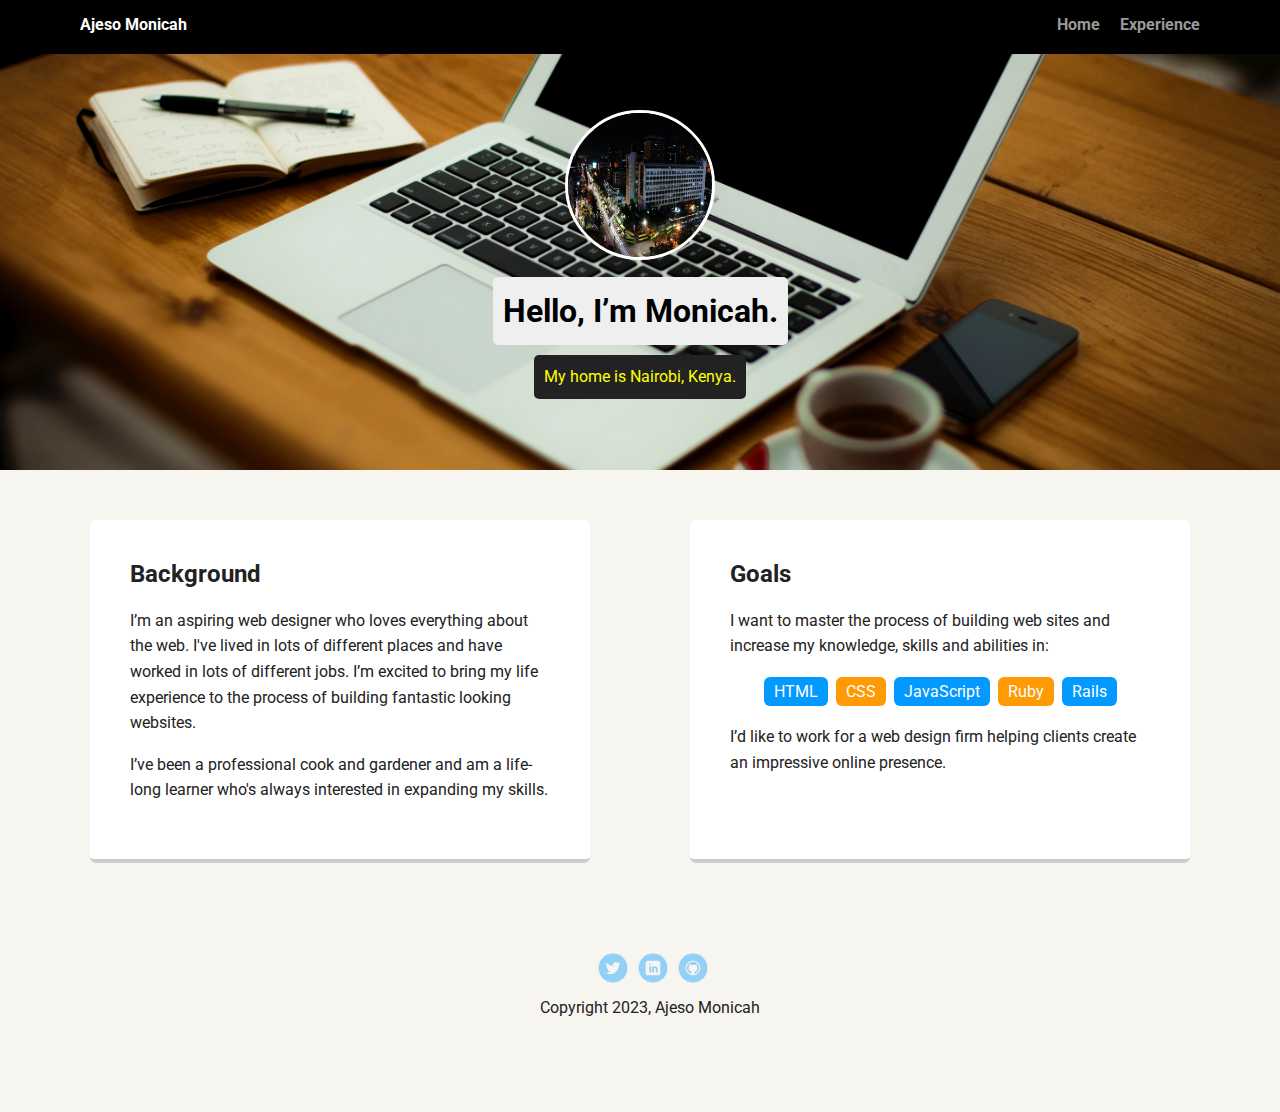
==== index.html @ e9cdf38f "First commit" ====
<!doctype html>
<html lang="en">

<head>
  <meta charset="utf-8">
  <title>Ajeso Monicah's Profile</title>
  <meta name="viewport" content="width=device-width, initial-scale=1.0">
  <link rel="stylesheet" href="styles.css">
  <link href="https://fonts.googleapis.com/css?family=Muli%7CRoboto:400,300,500,700,900" rel="stylesheet">
</head>

<body>

  <div class="main-nav">
    <ul class="nav">
      <li class="name">Ajeso Monicah</li>
      <li><a href="#">Home</a></li>
      <li><a href="#">Experience</a></li>
    </ul>
  </div>

  <header>
    <img src="images/nairobi.jpg" alt="nairobi town" class="profile-image">
    <h1 class="tag name">Hello, I’m Monicah.</h1>
    <p class="tag location">My home is Nairobi, Kenya.</p>
  </header>

  <main class="flex">
    <div class="card">
      <h2>Background</h2>
      <p>I’m an aspiring web designer who loves everything about the web. I've lived in lots of different places and
        have worked in lots of different jobs. I’m excited to bring my life experience to the process of building
        fantastic looking websites.</p>
      <p>I’ve been a professional cook and gardener and am a life-long learner who's always interested in expanding my
        skills.</p>
    </div>

    <div class="card">
      <h2>Goals</h2>
      <p>I want to master the process of building web sites and increase my knowledge, skills and abilities in:</p>
      <ul class="skills">
        <li>HTML</li>
        <li>CSS</li>
        <li>JavaScript</li>
        <li>Ruby</li>
        <li>Rails</li>
      </ul>
      <p>I’d like to work for a web design firm helping clients create an impressive online presence.</p>
    </div>

  </main>
  <footer>
    <ul>
      <li><a href="https://twitter.com/MonicahAjeso" class="social twitter">Twitter</a></li>
      <li><a href="https://www.linkedin.com/in/monicah-ajeso-b1a083198/" class="social linkedin">LinkedIn</a></li>
      <li><a href="https://github.com/Ajeso" class="social github">Github</a></li>
    </ul>
    <p class="copyright">Copyright 2023, Ajeso Monicah</p>
  </footer>
</body>

</html>
---- styles.css ----
/* Global Layout Set-up */
* {
  box-sizing: border-box;
}

body {
  margin: 0;
  padding: 0;
  text-align: center;
  font-family: "Roboto", sans-serif;
  color: #222;
  background: #f7f5f0;
}
/* Link Styles */

a {
  text-decoration: none;
  color: #999;
}
a:hover {
  color: #6633ff;
}

/* Section Styles */

.main-nav {
  width: 100%;
  background: black;
  min-height: 30px;
  padding: 10px;
  position: fixed;
  text-align: center;
}
.nav {
  display: flex;
  justify-content: space-around;
  font-weight: 700;
  list-style-type: none;
  margin: 0 auto;
  padding: 0;
}

.nav .name {
  display: block;
  margin-right: auto;
  color: white;
}
.nav li {
  padding: 5px 10px 10px 10px;
}
.nav a {
  transition: all 0.5s;
}
.nav a:hover {
  color: white;
}

header {
  text-align: center;
  background: url("images/work_station.jpg") no-repeat center;
  background-size: cover;
  overflow: hidden;
  padding-top: 60px;
}
header {
  line-height: 1.5;
}
header .profile-image {
  margin-top: 50px;
  width: 150px;
  height: 150px;
  border-radius: 50%;
  border: 3px solid white;
  transition: all 0.5s;
}
header .profile-image:hover {
  transform: scale(1.2) rotate(5deg);
}
.tag {
  background-color: #efefef;
  color: black;
  padding: 10px;
  border-radius: 5px;
  display: table;
  margin: 10px auto;
}
.location {
  background-color: #222;
  color: yellow;
}
.card {
  margin: 30px;
  padding: 20px 40px 40px;
  max-width: 500px;
  text-align: left;
  background: #fff;
  border-bottom: 4px solid #ccc;
  border-radius: 6px;
  transition: all 0.5s;
}
.card:hover {
  border-color: #ff99ff;
}

ul.skills {
  padding: 0;
  text-align: center;
}

.skills li {
  border-radius: 6px;
  display: inline-block;
  background: #ff9904;
  color: white;
  padding: 5px 10px;
  margin: 2px;
}

.skills li:nth-child(odd) {
  background: #0399ff;
}

footer {
  width: 100%;
  min-height: 30px;
  padding: 20px 0 40px 20px;
}

footer .copyright {
  top: -8px;
  font-size: 0.75em;
}

footer ul {
  list-style-type: none;
  margin: 0;
  padding: 0;
}

footer ul li {
  display: inline-block;
}

a.social {
  display: inline-block;
  text-indent: -9999px;
  margin-left: 5px;
  width: 30px;
  height: 30px;
  background-size: 30px 30px;
  opacity: 0.4;
  transition: all 0.5s;
}
a.twitter {
  background-image: url(images/twitter.svg);
}
a.linkedin {
  background-image: url(images/linkedin.svg);
}
a.github {
  background-image: url(images/github.svg);
}
a.social:hover {
  opacity: 1;
}
.clearfix {
  clear: both;
}

/* Styles for larger screens */
@media screen and (min-width: 720px) {
  .flex {
    display: -ms-flexbox; /* TWEENER - IE 10 */
    display: flex;
    max-width: 1200px;
    -ms-flex-pack: distribute;
    justify-content: space-around;
    margin: 0 auto;
  }

  header {
    min-height: 470px;
  }

  .nav {
    max-width: 1200px;
    padding: 0 30px;
  }

  main {
    padding-top: 20px;
  }

  main p {
    line-height: 1.6em;
  }

  footer {
    font-size: 1.3em;
    max-width: 1200px;
    margin: 40px auto;
  }
}
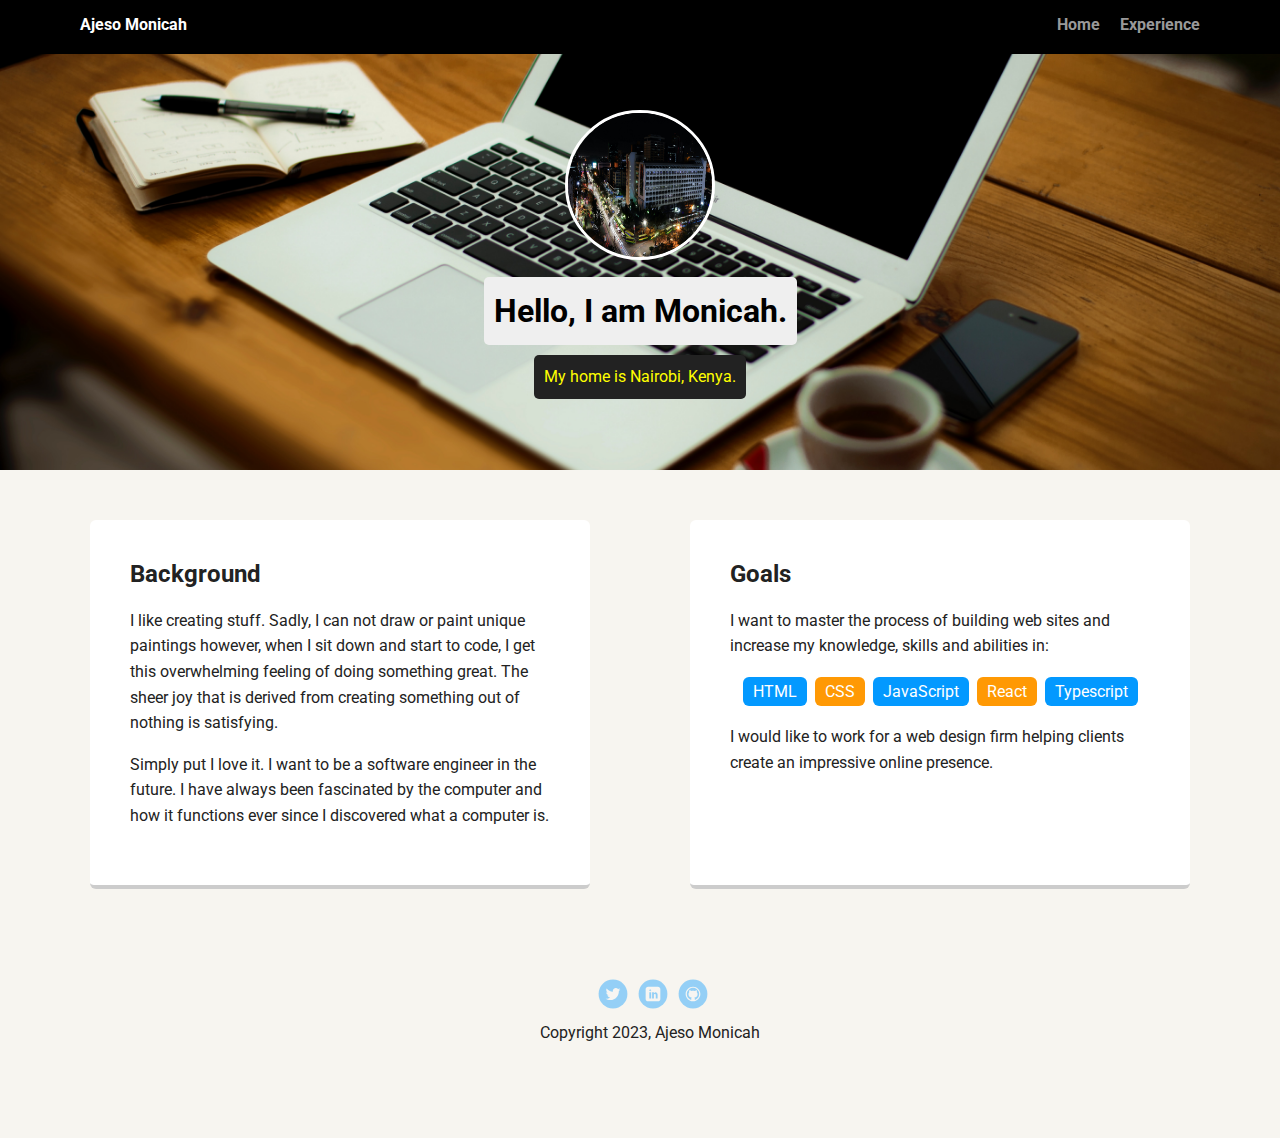
==== commit 0cb2bdbe: "Added the Experience page and styles" ====
--- a/index.html
+++ b/index.html
@@ -14,25 +14,26 @@
   <div class="main-nav">
     <ul class="nav">
       <li class="name">Ajeso Monicah</li>
-      <li><a href="#">Home</a></li>
+      <li><a href="index.html">Home</a></li>
       <li><a href="#">Experience</a></li>
     </ul>
   </div>
 
   <header>
     <img src="images/nairobi.jpg" alt="nairobi town" class="profile-image">
-    <h1 class="tag name">Hello, I’m Monicah.</h1>
+    <h1 class="tag name">Hello, I am Monicah.</h1>
     <p class="tag location">My home is Nairobi, Kenya.</p>
   </header>
 
   <main class="flex">
     <div class="card">
       <h2>Background</h2>
-      <p>I’m an aspiring web designer who loves everything about the web. I've lived in lots of different places and
-        have worked in lots of different jobs. I’m excited to bring my life experience to the process of building
-        fantastic looking websites.</p>
-      <p>I’ve been a professional cook and gardener and am a life-long learner who's always interested in expanding my
-        skills.</p>
+      <p>I like creating stuff. Sadly, I can not
+        draw or paint unique paintings however, when I sit down and start to code, I get this overwhelming feeling of
+        doing something great. The sheer joy that is derived from creating something out of nothing is satisfying.
+      </p>
+      <p>Simply put I love it. I want to be a software engineer in the future. I have always been fascinated by the
+        computer and how it functions ever since I discovered what a computer is.</p>
     </div>
 
     <div class="card">
@@ -42,10 +43,10 @@
         <li>HTML</li>
         <li>CSS</li>
         <li>JavaScript</li>
-        <li>Ruby</li>
-        <li>Rails</li>
+        <li>React</li>
+        <li>Typescript</li>
       </ul>
-      <p>I’d like to work for a web design firm helping clients create an impressive online presence.</p>
+      <p>I would like to work for a web design firm helping clients create an impressive online presence.</p>
     </div>
 
   </main>
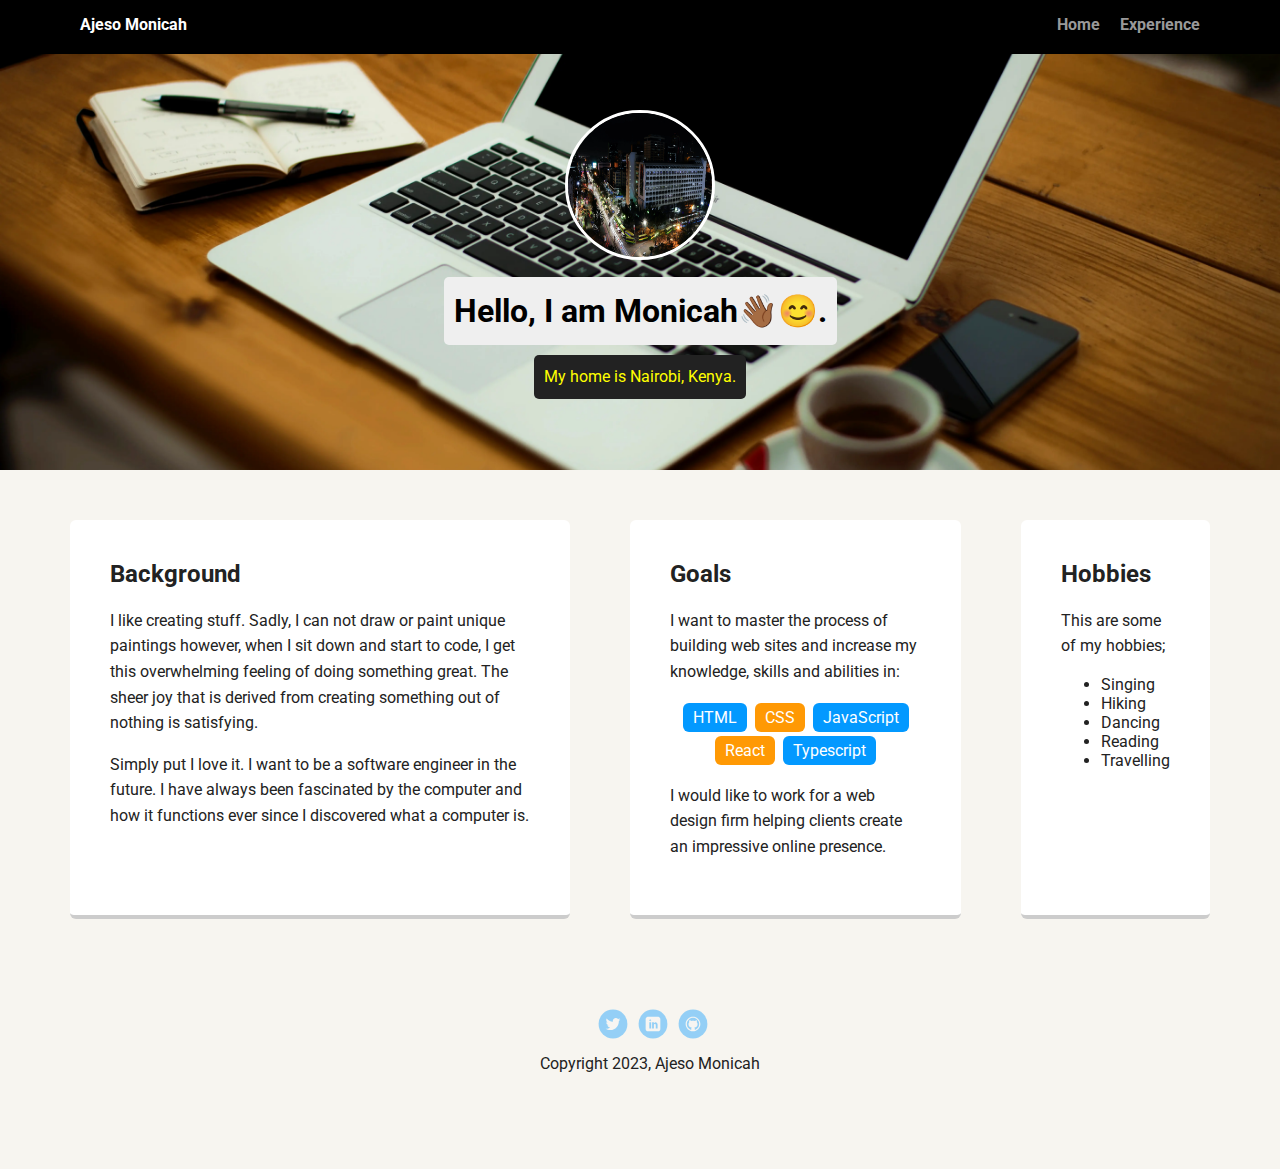
==== commit c5f58d9d: "Changed the heading of the fugure element and modified the styles" ====
--- a/index.html
+++ b/index.html
@@ -15,13 +15,13 @@
     <ul class="nav">
       <li class="name">Ajeso Monicah</li>
       <li><a href="index.html">Home</a></li>
-      <li><a href="#">Experience</a></li>
+      <li><a href="resume.html">Experience</a></li>
     </ul>
   </div>
 
   <header>
-    <img src="images/nairobi.jpg" alt="nairobi town" class="profile-image">
-    <h1 class="tag name">Hello, I am Monicah.</h1>
+    <img src="images/nairobi.webp" alt="nairobi town" class="profile-image">
+    <h1 class="tag name">Hello, I am Monicah👋🏾😊.</h1>
     <p class="tag location">My home is Nairobi, Kenya.</p>
   </header>
 
@@ -49,6 +49,18 @@
       <p>I would like to work for a web design firm helping clients create an impressive online presence.</p>
     </div>
 
+    <div class="hobbies card">
+      <h2>Hobbies</h2>
+      <p>This are some of my hobbies;</p>
+      <ul>
+        <li>Singing</li>
+        <li>Hiking</li>
+        <li>Dancing</li>
+        <li>Reading</li>
+        <li>Travelling </li>
+      </ul>
+    </div>
+
   </main>
   <footer>
     <ul>
--- a/styles.css
+++ b/styles.css
@@ -57,7 +57,7 @@
 
 header {
   text-align: center;
-  background: url("images/work_station.jpg") no-repeat center;
+  background: url("images/work_station.webp") no-repeat center;
   background-size: cover;
   overflow: hidden;
   padding-top: 60px;
@@ -167,6 +167,34 @@
   clear: both;
 }
 
+/* resume css styles */
+
+.projects figure img {
+  max-width: 100%;
+}
+figure {
+  padding-top: 2rem;
+}
+
+figure h3 {
+  text-transform: uppercase;
+  font-size: 20px;
+  font-weight: bold;
+}
+
+figcaption {
+  padding: 1rem;
+}
+
+figcaption a {
+  margin-right: 2rem;
+  color: darkblue;
+  font-size: 18px;
+}
+
+figcaption a:hover {
+  color: cadetblue;
+}
 /* Styles for larger screens */
 @media screen and (min-width: 720px) {
   .flex {
@@ -191,6 +219,40 @@
     padding-top: 20px;
   }
 
+  .projects {
+    display: grid;
+    grid-template-columns: auto auto;
+    padding: 2rem;
+  }
+
+  .projects figure img {
+    max-width: 100%;
+  }
+
+  figure {
+    padding-top: 2rem;
+  }
+
+  figure h3 {
+    text-transform: uppercase;
+    font-size: 20px;
+    font-weight: bold;
+  }
+
+  figcaption {
+    padding: 1rem;
+  }
+
+  figcaption a {
+    margin-right: 2rem;
+    color: darkblue;
+    font-size: 18px;
+  }
+
+  figcaption a:hover {
+    color: cadetblue;
+  }
+
   main p {
     line-height: 1.6em;
   }
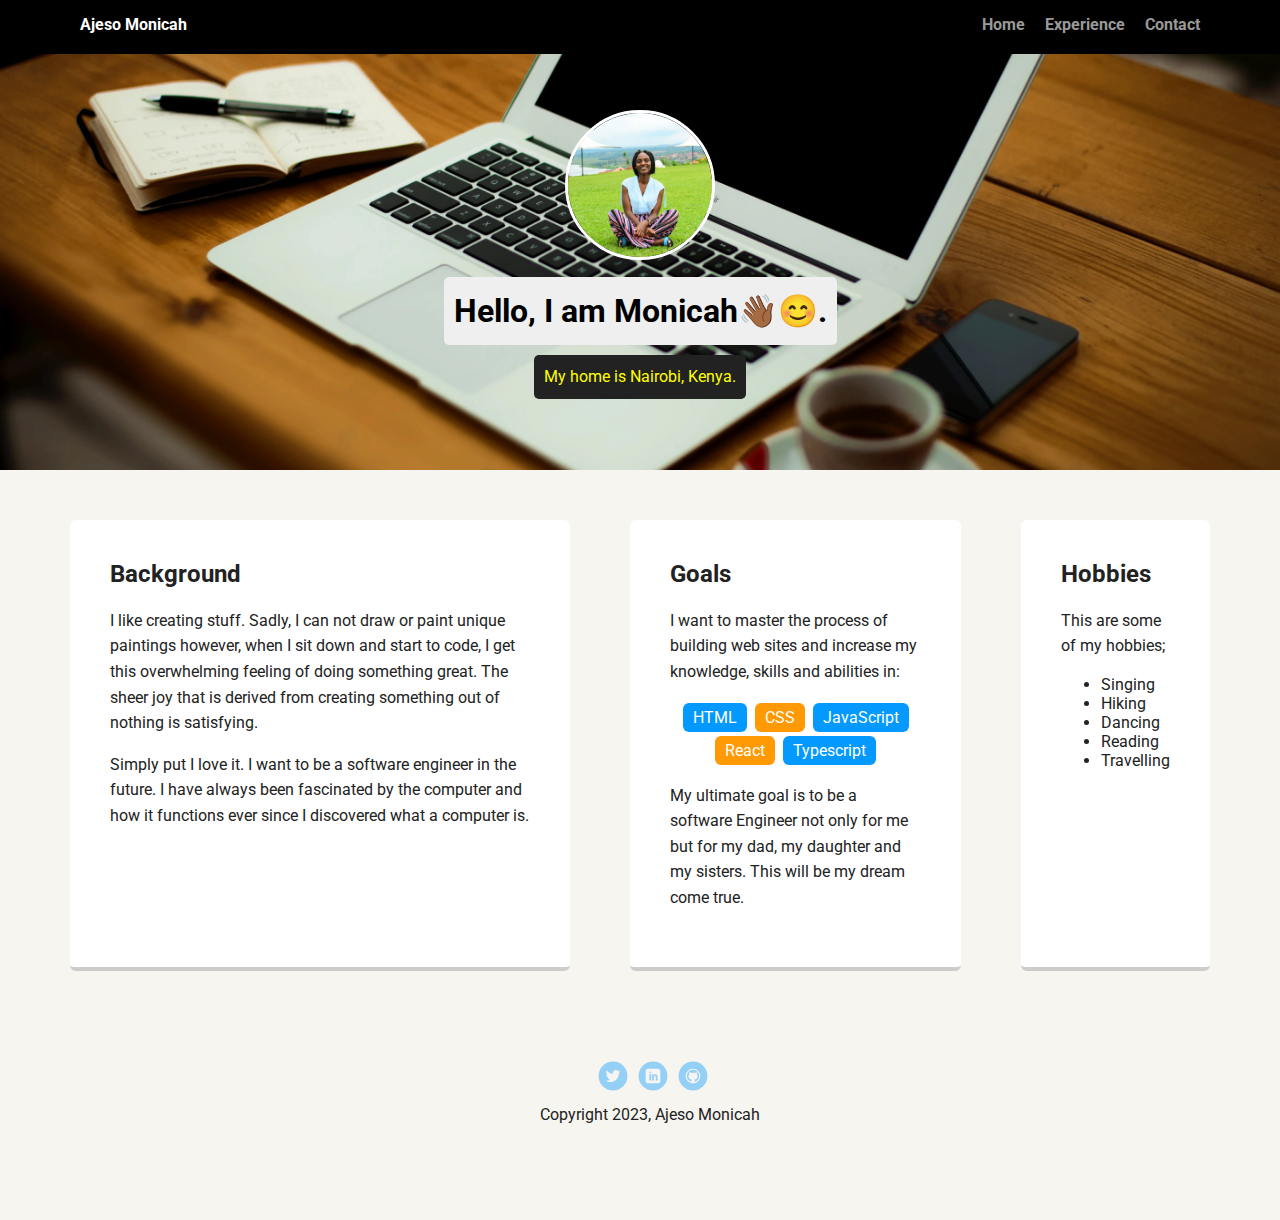
==== commit 5b66c81b: "The contact page" ====
--- a/index.html
+++ b/index.html
@@ -11,22 +11,24 @@
 
 <body>
 
-  <div class="main-nav">
+  <nav class="main-nav">
     <ul class="nav">
       <li class="name">Ajeso Monicah</li>
       <li><a href="index.html">Home</a></li>
       <li><a href="resume.html">Experience</a></li>
+      <li><a href="contact.html">Contact</a></li>
+
     </ul>
-  </div>
+  </nav>
 
   <header>
-    <img src="images/nairobi.webp" alt="nairobi town" class="profile-image">
+    <img src="./images/monicah.jpeg" alt="profile image" class="profile-image">
     <h1 class="tag name">Hello, I am Monicah👋🏾😊.</h1>
     <p class="tag location">My home is Nairobi, Kenya.</p>
   </header>
 
   <main class="flex">
-    <div class="card">
+    <article class="card">
       <h2>Background</h2>
       <p>I like creating stuff. Sadly, I can not
         draw or paint unique paintings however, when I sit down and start to code, I get this overwhelming feeling of
@@ -34,9 +36,9 @@
       </p>
       <p>Simply put I love it. I want to be a software engineer in the future. I have always been fascinated by the
         computer and how it functions ever since I discovered what a computer is.</p>
-    </div>
+    </article>
 
-    <div class="card">
+    <article class="card">
       <h2>Goals</h2>
       <p>I want to master the process of building web sites and increase my knowledge, skills and abilities in:</p>
       <ul class="skills">
@@ -46,10 +48,11 @@
         <li>React</li>
         <li>Typescript</li>
       </ul>
-      <p>I would like to work for a web design firm helping clients create an impressive online presence.</p>
-    </div>
+      <p>My ultimate goal is to be a software Engineer not only for me but for my dad, my daughter and my sisters. This
+        will be my dream come true.</p>
+    </article>
 
-    <div class="hobbies card">
+    <article class="hobbies card">
       <h2>Hobbies</h2>
       <p>This are some of my hobbies;</p>
       <ul>
@@ -59,8 +62,7 @@
         <li>Reading</li>
         <li>Travelling </li>
       </ul>
-    </div>
-
+    </article>
   </main>
   <footer>
     <ul>
--- a/styles.css
+++ b/styles.css
@@ -72,9 +72,10 @@
   border-radius: 50%;
   border: 3px solid white;
   transition: all 0.5s;
+  object-fit: cover;
 }
 header .profile-image:hover {
-  transform: scale(1.2) rotate(5deg);
+  transform: scale(1.5) rotate(-15deg);
 }
 .tag {
   background-color: #efefef;
@@ -195,6 +196,65 @@
 figcaption a:hover {
   color: cadetblue;
 }
+
+.contact {
+  padding-top: 5rem;
+  display: flex;
+  flex-direction: column-reverse;
+  background-color: #e4e6e8;
+}
+
+form {
+  display: flex;
+  flex-direction: column;
+  align-items: stretch;
+  text-align: left;
+  padding: 1.5rem;
+  margin: 1rem;
+  background-color: white;
+  font-weight: bold;
+  font-size: 12px;
+}
+
+form h3 {
+  font-size: 20px;
+}
+
+form label {
+  margin-top: 2rem;
+}
+
+form input {
+  border: none;
+  border-bottom: 1px solid;
+  margin-top: 15px;
+  color: rgb(135, 134, 134);
+}
+
+.submit {
+  padding: 1rem;
+  text-align: left;
+  width: 50%;
+  border-radius: 6px;
+  background-color: #6ed595e4;
+  color: white;
+}
+
+.intro {
+  background-color: #6ed595e4;
+  padding: 1.5rem;
+  margin: 1rem;
+  text-align: left;
+  color: white;
+}
+
+.intro a {
+  color: white;
+}
+
+.intro a:hover {
+  color: #0399ff;
+}
 /* Styles for larger screens */
 @media screen and (min-width: 720px) {
   .flex {
@@ -262,4 +322,23 @@
     max-width: 1200px;
     margin: 40px auto;
   }
-}
+
+  .contact {
+    flex-direction: row;
+    padding: 6rem 3rem;
+  }
+  .form-div {
+    width: 100%;
+  }
+
+  form {
+    margin: 0;
+  }
+
+  .intro {
+    margin: 0;
+  }
+  .submit {
+    width: 20%;
+  }
+}
